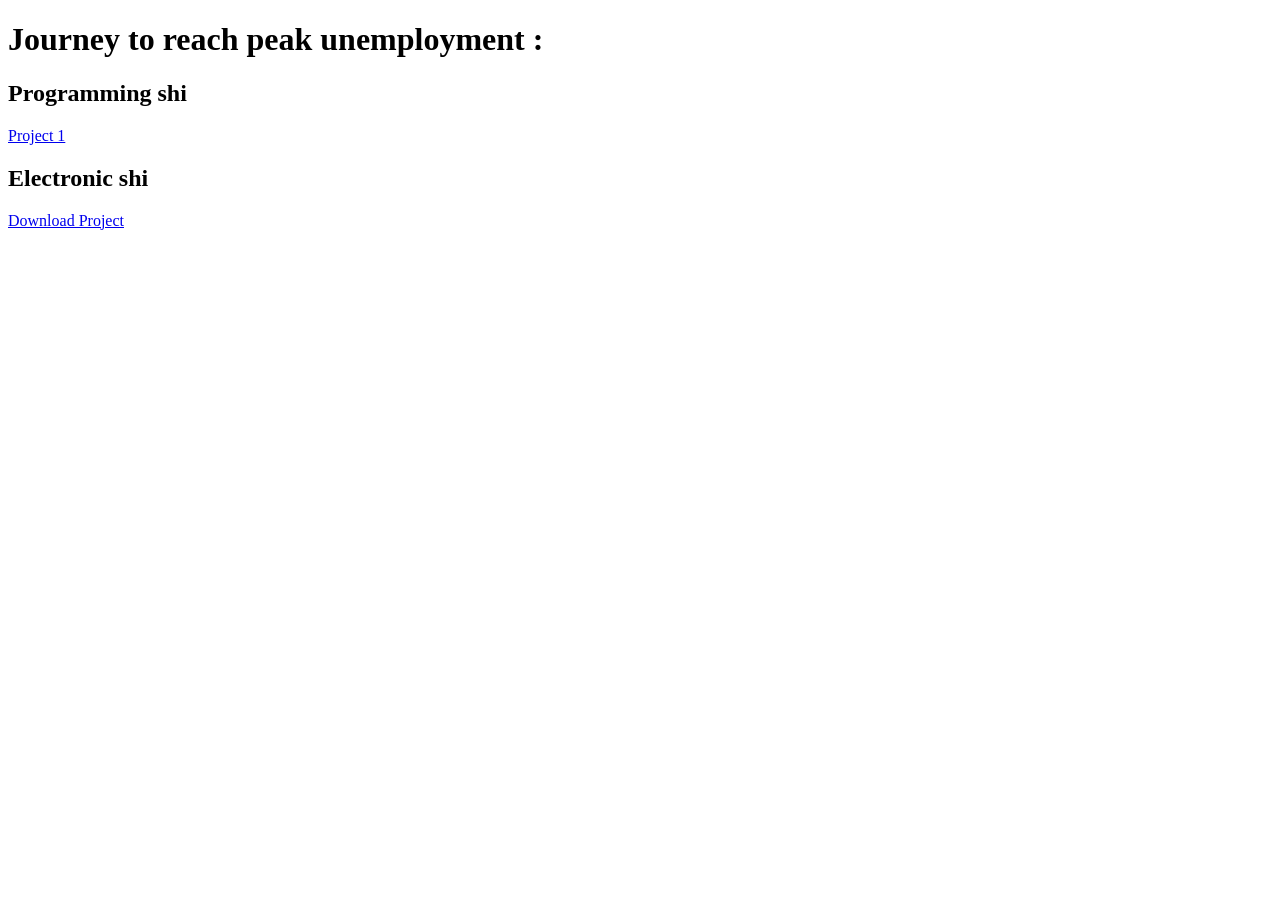
==== index.html @ fe8648b4 "Add initial index.html for project overview" ====
<!DOCTYPE html>
<html>
<head>
  <title>My Projects</title>
</head>
<body>
  <h1>Journey to reach peak unemployment :</h1>

  <h2>Programming shi</h2>
  <a href="html/project1/index.html">Project 1</a><br>

  <h2>Electronic shi</h2>
  <a href="electronics/project1.zip">Download Project</a>
</body>
</html>
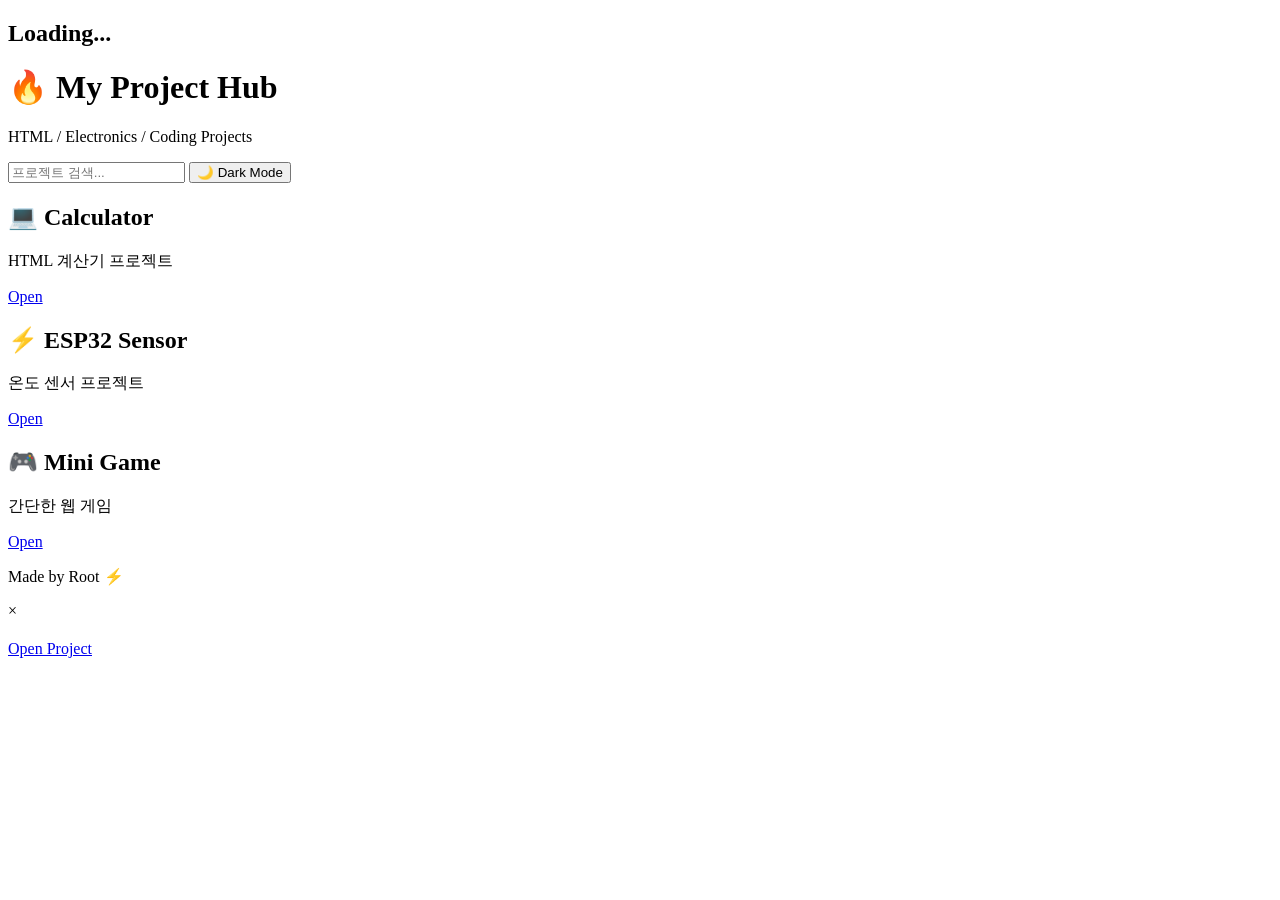
==== commit 9481ab2b: "Update index.html" ====
--- a/index.html
+++ b/index.html
@@ -1,15 +1,66 @@
 <!DOCTYPE html>
-<html>
+<html lang="ko">
 <head>
-  <title>My Projects</title>
+  <meta charset="UTF-8">
+  <meta name="viewport" content="width=device-width, initial-scale=1.0">
+  <title>My Project Hub</title>
+
+  <link rel="stylesheet" href="style.css">
 </head>
+
 <body>
-  <h1>Journey to reach peak unemployment :</h1>
 
-  <h2>Programming shi</h2>
-  <a href="html/project1/index.html">Project 1</a><br>
+<!-- 🔥 로딩 -->
+<div id="loading">
+  <h2>Loading...</h2>
+</div>
 
-  <h2>Electronic shi</h2>
-  <a href="electronics/project1.zip">Download Project</a>
+<header>
+  <h1>🔥 My Project Hub</h1>
+  <p>HTML / Electronics / Coding Projects</p>
+
+  <input type="text" id="search" placeholder="프로젝트 검색...">
+  <button id="toggleTheme">🌙 Dark Mode</button>
+</header>
+
+<main>
+
+  <div class="card" data-name="calculator html project">
+    <h2>💻 Calculator</h2>
+    <p>HTML 계산기 프로젝트</p>
+    <a href="html/project1/index.html">Open</a>
+  </div>
+
+  <div class="card" data-name="esp32 sensor electronics">
+    <h2>⚡ ESP32 Sensor</h2>
+    <p>온도 센서 프로젝트</p>
+    <a href="electronics/project1.html">Open</a>
+  </div>
+
+  <div class="card" data-name="game html fun">
+    <h2>🎮 Mini Game</h2>
+    <p>간단한 웹 게임</p>
+    <a href="#">Open</a>
+  </div>
+
+</main>
+
+<footer>
+  <p>Made by Root ⚡</p>
+</footer>
+
+<!-- 🔥 모달 -->
+<div id="modal" class="modal">
+  <div class="modal-content">
+    <span id="closeBtn">&times;</span>
+
+    <h2 id="modalTitle"></h2>
+    <p id="modalDesc"></p>
+
+    <a id="modalLink" href="#" target="_blank">Open Project</a>
+  </div>
+</div>
+
+<script src="script.js"></script>
 </body>
 </html>
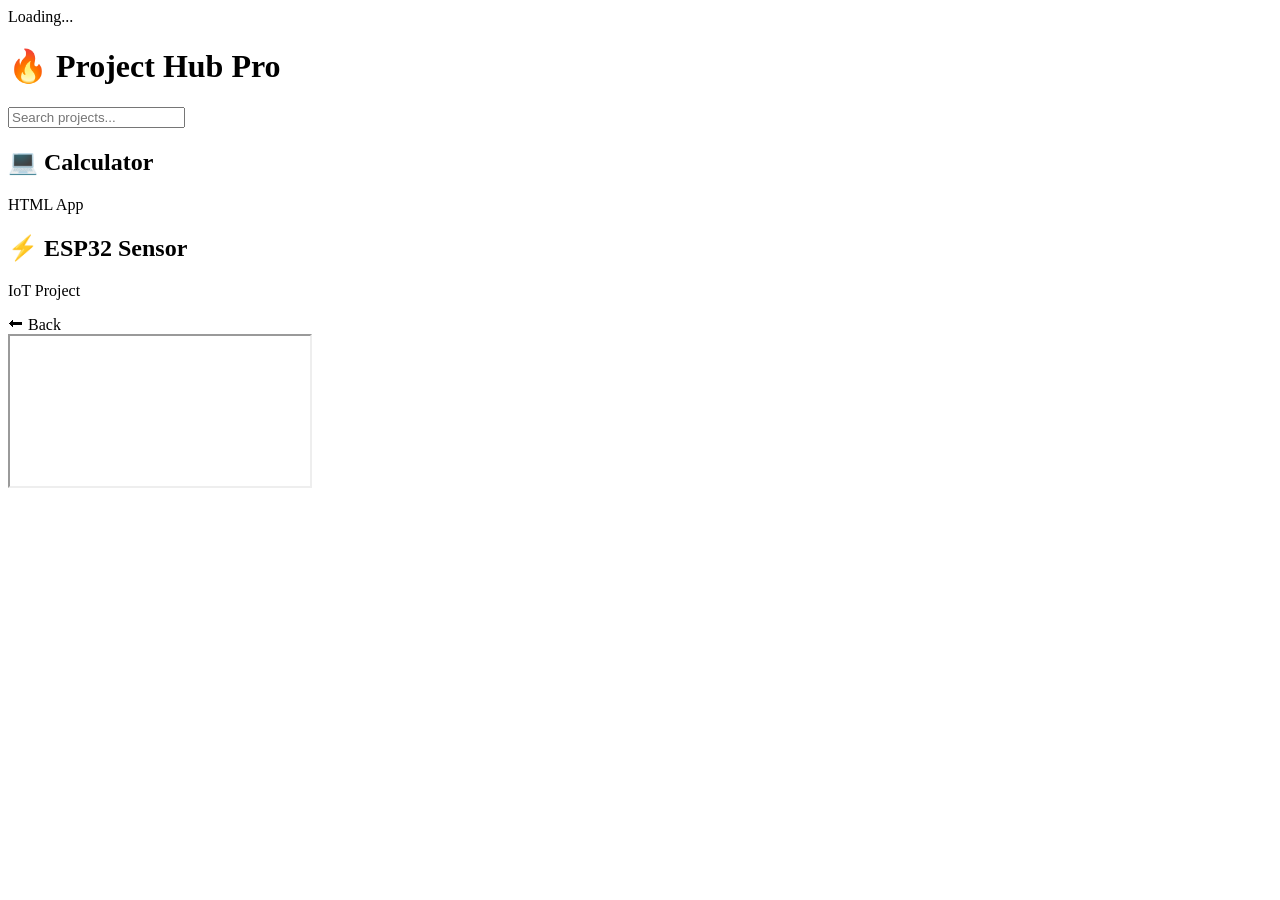
==== commit dcc4c9b3: "Update index.html" ====
--- a/index.html
+++ b/index.html
@@ -3,62 +3,42 @@
 <head>
   <meta charset="UTF-8">
   <meta name="viewport" content="width=device-width, initial-scale=1.0">
-  <title>My Project Hub</title>
+  <title>Project Hub Pro</title>
 
   <link rel="stylesheet" href="style.css">
 </head>
 
 <body>
 
-<!-- 🔥 로딩 -->
-<div id="loading">
-  <h2>Loading...</h2>
-</div>
+<div id="loading">Loading...</div>
 
 <header>
-  <h1>🔥 My Project Hub</h1>
-  <p>HTML / Electronics / Coding Projects</p>
-
-  <input type="text" id="search" placeholder="프로젝트 검색...">
-  <button id="toggleTheme">🌙 Dark Mode</button>
+  <h1>🔥 Project Hub Pro</h1>
+  <input id="search" placeholder="Search projects...">
 </header>
 
 <main>
 
-  <div class="card" data-name="calculator html project">
+  <div class="card" data-url="html/project1/index.html">
     <h2>💻 Calculator</h2>
-    <p>HTML 계산기 프로젝트</p>
-    <a href="html/project1/index.html">Open</a>
+    <p>HTML App</p>
   </div>
 
-  <div class="card" data-name="esp32 sensor electronics">
+  <div class="card" data-url="electronics/project1.html">
     <h2>⚡ ESP32 Sensor</h2>
-    <p>온도 센서 프로젝트</p>
-    <a href="electronics/project1.html">Open</a>
-  </div>
-
-  <div class="card" data-name="game html fun">
-    <h2>🎮 Mini Game</h2>
-    <p>간단한 웹 게임</p>
-    <a href="#">Open</a>
+    <p>IoT Project</p>
   </div>
 
 </main>
 
-<footer>
-  <p>Made by Root ⚡</p>
-</footer>
+<!-- 🚀 앱 뷰어 -->
+<div id="viewer">
+  <div id="topbar">
+    <span id="back">⬅ Back</span>
+    <span id="title"></span>
+  </div>
 
-<!-- 🔥 모달 -->
-<div id="modal" class="modal">
-  <div class="modal-content">
-    <span id="closeBtn">&times;</span>
-
-    <h2 id="modalTitle"></h2>
-    <p id="modalDesc"></p>
-
-    <a id="modalLink" href="#" target="_blank">Open Project</a>
-  </div>
+  <iframe id="frame"></iframe>
 </div>
 
 <script src="script.js"></script>
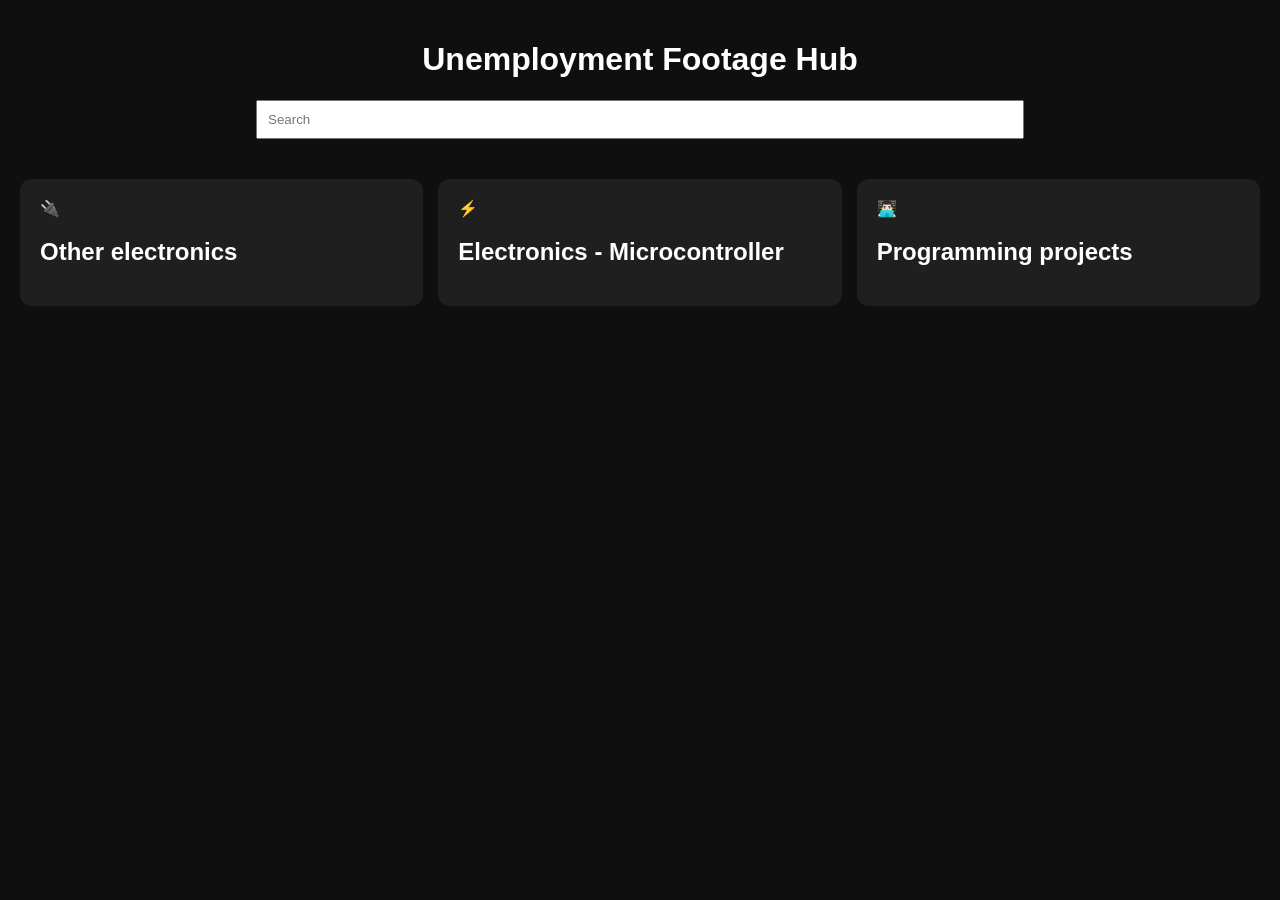
==== commit 48d40a8c: "Update index.html" ====
--- a/index.html
+++ b/index.html
@@ -1,11 +1,11 @@
 <!DOCTYPE html>
 <html lang="ko">
 <head>
-  <meta charset="UTF-8">
-  <meta name="viewport" content="width=device-width, initial-scale=1.0">
-  <title>Project Hub Pro</title>
+<meta charset="UTF-8">
+<meta name="viewport" content="width=device-width, initial-scale=1.0">
+<title>Unemployment Footage hub</title>
 
-  <link rel="stylesheet" href="style.css">
+<link rel="stylesheet" href="style.css">
 </head>
 
 <body>
@@ -13,25 +13,30 @@
 <div id="loading">Loading...</div>
 
 <header>
-  <h1>🔥 Project Hub Pro</h1>
-  <input id="search" placeholder="Search projects...">
+  <h1>Unemployment Footage Hub</h1>
+  <input id="search" placeholder="Search">
 </header>
 
 <main>
 
   <div class="card" data-url="html/project1/index.html">
-    <h2>💻 Calculator</h2>
-    <p>HTML App</p>
+    <div class="icon">🔌</div>
+    <h2>Other electronics</h2>
   </div>
 
   <div class="card" data-url="electronics/project1.html">
-    <h2>⚡ ESP32 Sensor</h2>
-    <p>IoT Project</p>
+    <div class="icon">⚡️</div>
+    <h2>Electronics - Microcontroller</h2>
+  </div>
+
+  <div class="card" data-url="#">
+    <div class="icon">👨🏻‍💻</div>
+    <h2>Programming projects</h2>
   </div>
 
 </main>
 
-<!-- 🚀 앱 뷰어 -->
+<!-- 앱 뷰어 -->
 <div id="viewer">
   <div id="topbar">
     <span id="back">⬅ Back</span>
--- a/style.css
+++ b/style.css
@@ -0,0 +1,74 @@
+body {
+  margin: 0;
+  font-family: Arial;
+  background: #0f0f0f;
+  color: white;
+}
+
+/* 로딩 */
+#loading {
+  position: fixed;
+  inset: 0;
+  background: black;
+  display: flex;
+  justify-content: center;
+  align-items: center;
+  z-index: 999;
+}
+
+/* 헤더 */
+header {
+  text-align: center;
+  padding: 20px;
+}
+
+input {
+  padding: 10px;
+  width: 60%;
+}
+
+/* 카드 */
+main {
+  display: grid;
+  grid-template-columns: repeat(auto-fit, minmax(200px,1fr));
+  gap: 15px;
+  padding: 20px;
+}
+
+.card {
+  background: #1f1f1f;
+  padding: 20px;
+  border-radius: 12px;
+  cursor: pointer;
+  transition: 0.3s;
+}
+
+.card:hover {
+  transform: scale(1.05);
+}
+
+/* 앱 뷰어 */
+#viewer {
+  position: fixed;
+  inset: 0;
+  background: #000;
+  display: none;
+  flex-direction: column;
+}
+
+#topbar {
+  background: #111;
+  padding: 10px;
+  display: flex;
+  justify-content: space-between;
+}
+
+#back {
+  cursor: pointer;
+  color: #38bdf8;
+}
+
+iframe {
+  flex: 1;
+  border: none;
+}
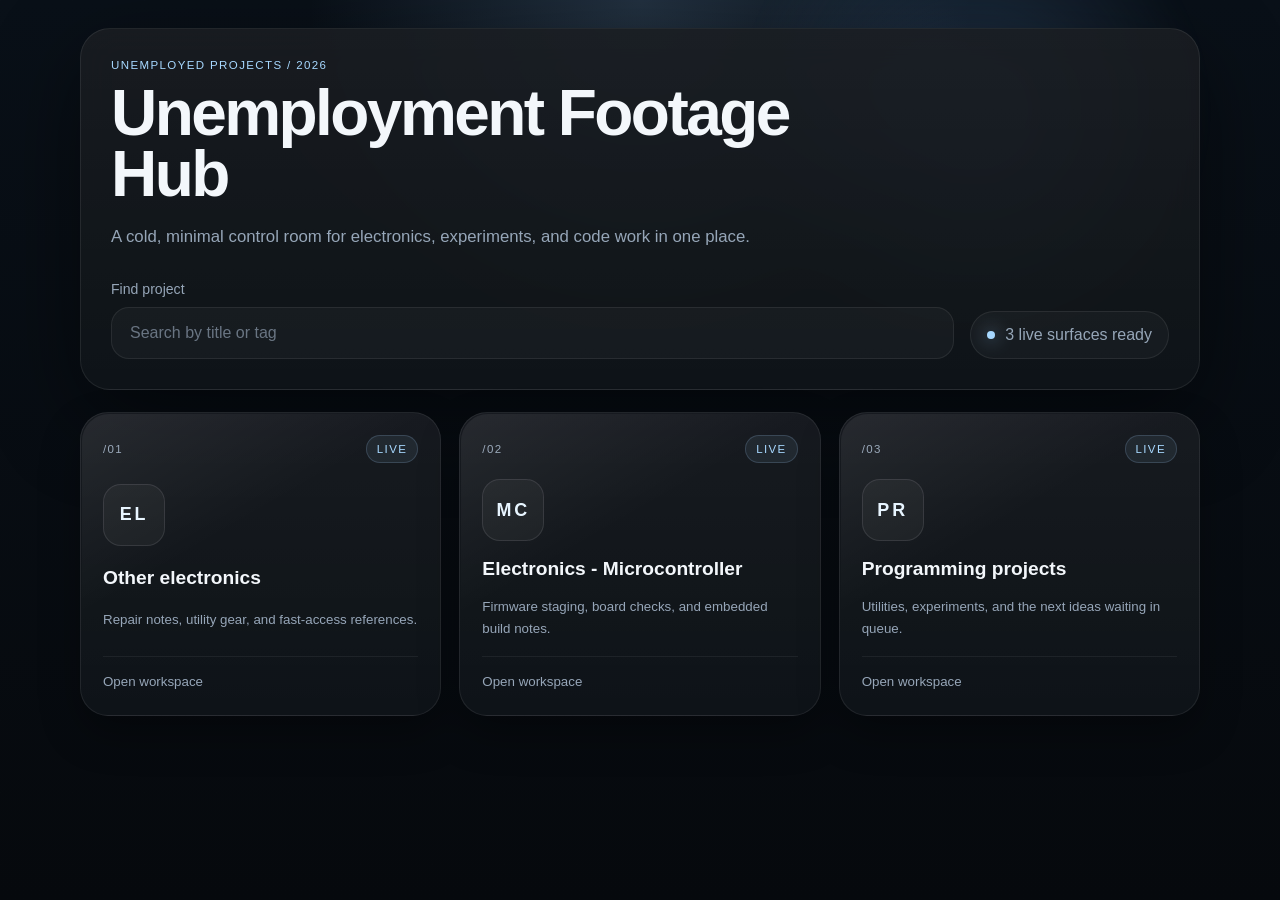
==== commit b1ae3374: "Add files via upload Apply hub redesign and working pages" ====
--- a/index.html
+++ b/index.html
@@ -1,51 +1,116 @@
 <!DOCTYPE html>
 <html lang="ko">
-<head>
-<meta charset="UTF-8">
-<meta name="viewport" content="width=device-width, initial-scale=1.0">
-<title>Unemployment Footage hub</title>
+  <head>
+    <meta charset="UTF-8" />
+    <meta name="viewport" content="width=device-width, initial-scale=1.0" />
+    <title>Unemployment Footage Hub</title>
+    <link rel="stylesheet" href="style.css" />
+  </head>
+  <body>
+    <div id="loading" aria-hidden="true">
+      <div class="loading-panel">
+        <span class="loading-tag">ARCHIVE</span>
+        <strong>Loading hub</strong>
+      </div>
+    </div>
 
-<link rel="stylesheet" href="style.css">
-</head>
+    <div class="shell">
+      <header class="hero">
+        <div class="hero-copy">
+          <p class="eyebrow">UNEMPLOYED PROJECTS / 2026</p>
+          <h1>Unemployment Footage Hub</h1>
+          <p class="hero-text">
+            A cold, minimal control room for electronics, experiments, and code
+            work in one place.
+          </p>
+        </div>
 
-<body>
+        <div class="hero-tools">
+          <label class="search-field" for="search">
+            <span>Find project</span>
+            <input
+              id="search"
+              type="search"
+              placeholder="Search by title or tag"
+              autocomplete="off"
+            />
+          </label>
 
-<div id="loading">Loading...</div>
+          <div class="hero-status">
+            <span class="status-dot"></span>
+            <span>3 live surfaces ready</span>
+          </div>
+        </div>
+      </header>
 
-<header>
-  <h1>Unemployment Footage Hub</h1>
-  <input id="search" placeholder="Search">
-</header>
+      <main id="hub" aria-label="Project hub">
+        <button
+          class="card"
+          type="button"
+          data-url="html/project1/index.html"
+          data-search="other electronics repair lab gear"
+        >
+          <span class="card-head">
+            <span class="card-index">/01</span>
+            <span class="card-state">Live</span>
+          </span>
+          <span class="card-mark">EL</span>
+          <strong class="card-title">Other electronics</strong>
+          <span class="card-copy">
+            Repair notes, utility gear, and fast-access references.
+          </span>
+          <span class="card-foot">Open workspace</span>
+        </button>
 
-<main>
+        <button
+          class="card"
+          type="button"
+          data-url="electronics/project1.html"
+          data-search="electronics microcontroller firmware io boards"
+        >
+          <span class="card-head">
+            <span class="card-index">/02</span>
+            <span class="card-state">Live</span>
+          </span>
+          <span class="card-mark">MC</span>
+          <strong class="card-title">Electronics - Microcontroller</strong>
+          <span class="card-copy">
+            Firmware staging, board checks, and embedded build notes.
+          </span>
+          <span class="card-foot">Open workspace</span>
+        </button>
 
-  <div class="card" data-url="html/project1/index.html">
-    <div class="icon">🔌</div>
-    <h2>Other electronics</h2>
-  </div>
+        <button
+          class="card"
+          type="button"
+          data-url="programming/project1.html"
+          data-search="programming projects scripting automation code"
+        >
+          <span class="card-head">
+            <span class="card-index">/03</span>
+            <span class="card-state">Live</span>
+          </span>
+          <span class="card-mark">PR</span>
+          <strong class="card-title">Programming projects</strong>
+          <span class="card-copy">
+            Utilities, experiments, and the next ideas waiting in queue.
+          </span>
+          <span class="card-foot">Open workspace</span>
+        </button>
+      </main>
+    </div>
 
-  <div class="card" data-url="electronics/project1.html">
-    <div class="icon">⚡️</div>
-    <h2>Electronics - Microcontroller</h2>
-  </div>
+    <div id="viewer" aria-hidden="true">
+      <div id="topbar">
+        <button id="back" type="button">Back</button>
+        <div class="viewer-meta">
+          <span class="viewer-kicker">PROJECT VIEW</span>
+          <span id="title">Project</span>
+        </div>
+      </div>
+      <iframe id="frame" title="Project viewer" loading="lazy"></iframe>
+    </div>
 
-  <div class="card" data-url="#">
-    <div class="icon">👨🏻‍💻</div>
-    <h2>Programming projects</h2>
-  </div>
-
-</main>
-
-<!-- 앱 뷰어 -->
-<div id="viewer">
-  <div id="topbar">
-    <span id="back">⬅ Back</span>
-    <span id="title"></span>
-  </div>
-
-  <iframe id="frame"></iframe>
-</div>
-
-<script src="script.js"></script>
-</body>
+    <script src="script.js"></script>
+  </body>
 </html>
--- a/style.css
+++ b/style.css
@@ -1,74 +1,424 @@
+:root {
+  --bg: #070b10;
+  --bg-soft: #0d131a;
+  --panel: rgba(14, 19, 26, 0.84);
+  --panel-strong: rgba(17, 24, 32, 0.96);
+  --line: rgba(255, 255, 255, 0.08);
+  --line-strong: rgba(158, 216, 255, 0.24);
+  --text: #f3f7fb;
+  --muted: #96a6b8;
+  --accent: #a7d8ff;
+  --accent-strong: #e7f5ff;
+  --shadow: 0 28px 90px rgba(0, 0, 0, 0.45);
+}
+
+* {
+  box-sizing: border-box;
+}
+
+html {
+  min-height: 100%;
+  background: var(--bg);
+}
+
 body {
   margin: 0;
-  font-family: Arial;
-  background: #0f0f0f;
-  color: white;
-}
-
-/* 로딩 */
+  min-height: 100vh;
+  font-family: "Avenir Next", "SF Pro Display", "IBM Plex Sans KR",
+    "Noto Sans KR", sans-serif;
+  color: var(--text);
+  background:
+    radial-gradient(circle at top, rgba(124, 167, 209, 0.22), transparent 30%),
+    linear-gradient(180deg, #091018 0%, #06090d 100%);
+}
+
+body::before,
+body::after {
+  content: "";
+  position: fixed;
+  inset: 0;
+  pointer-events: none;
+}
+
+body::before {
+  background-image:
+    linear-gradient(rgba(255, 255, 255, 0.025) 1px, transparent 1px),
+    linear-gradient(90deg, rgba(255, 255, 255, 0.025) 1px, transparent 1px);
+  background-size: 72px 72px;
+  opacity: 0.18;
+}
+
+body::after {
+  inset: auto 6% 62% auto;
+  width: min(44vw, 460px);
+  height: min(44vw, 460px);
+  border-radius: 50%;
+  background: radial-gradient(circle, rgba(122, 184, 255, 0.22), transparent 72%);
+  filter: blur(10px);
+}
+
+body.viewer-open {
+  overflow: hidden;
+}
+
+.shell {
+  position: relative;
+  z-index: 1;
+  width: min(1120px, calc(100% - 32px));
+  margin: 0 auto;
+  padding: 28px 0 56px;
+}
+
 #loading {
   position: fixed;
   inset: 0;
-  background: black;
+  z-index: 40;
+  display: grid;
+  place-items: center;
+  background: rgba(5, 7, 10, 0.94);
+  transition:
+    opacity 0.35s ease,
+    visibility 0.35s ease;
+}
+
+#loading.is-hidden {
+  opacity: 0;
+  visibility: hidden;
+}
+
+.loading-panel {
+  display: grid;
+  gap: 10px;
+  padding: 22px 26px;
+  border: 1px solid var(--line);
+  border-radius: 22px;
+  background: rgba(13, 18, 24, 0.92);
+  box-shadow: var(--shadow);
+  text-align: center;
+}
+
+.loading-tag,
+.eyebrow,
+.viewer-kicker,
+.card-index,
+.card-state {
+  letter-spacing: 0.12em;
+  text-transform: uppercase;
+  font-size: 0.72rem;
+}
+
+.loading-tag,
+.viewer-kicker,
+.card-index {
+  color: var(--muted);
+}
+
+.hero {
+  display: grid;
+  gap: 30px;
+  padding: 30px;
+  border: 1px solid var(--line);
+  border-radius: 30px;
+  background:
+    linear-gradient(180deg, rgba(255, 255, 255, 0.06), rgba(255, 255, 255, 0.025)),
+    rgba(10, 14, 19, 0.88);
+  box-shadow: var(--shadow);
+  backdrop-filter: blur(18px);
+}
+
+.hero-copy {
+  max-width: 760px;
+}
+
+.eyebrow {
+  margin: 0 0 12px;
+  color: var(--accent);
+}
+
+h1 {
+  margin: 0;
+  font-size: clamp(2.4rem, 5vw, 4.8rem);
+  line-height: 0.95;
+  letter-spacing: -0.04em;
+}
+
+.hero-text {
+  max-width: 640px;
+  margin: 18px 0 0;
+  color: var(--muted);
+  font-size: 1.05rem;
+  line-height: 1.7;
+}
+
+.hero-tools {
+  display: grid;
+  gap: 16px;
+  grid-template-columns: minmax(0, 1fr) auto;
+  align-items: end;
+}
+
+.search-field {
+  display: grid;
+  gap: 10px;
+}
+
+.search-field span {
+  color: var(--muted);
+  font-size: 0.88rem;
+}
+
+input {
+  width: 100%;
+  padding: 16px 18px;
+  border: 1px solid var(--line);
+  border-radius: 18px;
+  outline: none;
+  background: rgba(255, 255, 255, 0.03);
+  color: var(--text);
+  font: inherit;
+  transition:
+    border-color 0.2s ease,
+    background 0.2s ease,
+    transform 0.2s ease;
+}
+
+input::placeholder {
+  color: rgba(150, 166, 184, 0.65);
+}
+
+input:focus {
+  border-color: var(--line-strong);
+  background: rgba(255, 255, 255, 0.05);
+  transform: translateY(-1px);
+}
+
+.hero-status {
+  display: inline-flex;
+  align-items: center;
+  gap: 10px;
+  padding: 14px 16px;
+  border: 1px solid var(--line);
+  border-radius: 999px;
+  color: var(--muted);
+  background: rgba(255, 255, 255, 0.03);
+  white-space: nowrap;
+}
+
+.status-dot {
+  width: 8px;
+  height: 8px;
+  border-radius: 50%;
+  background: var(--accent);
+  box-shadow: 0 0 18px rgba(167, 216, 255, 0.8);
+}
+
+main {
+  display: grid;
+  grid-template-columns: repeat(auto-fit, minmax(240px, 1fr));
+  gap: 18px;
+  margin-top: 22px;
+}
+
+.card {
+  position: relative;
+  display: grid;
+  gap: 16px;
+  min-height: 250px;
+  padding: 22px;
+  border: 1px solid var(--line);
+  border-radius: 28px;
+  background:
+    linear-gradient(180deg, rgba(255, 255, 255, 0.055), rgba(255, 255, 255, 0.02)),
+    rgba(10, 15, 20, 0.9);
+  color: inherit;
+  text-align: left;
+  cursor: pointer;
+  box-shadow: 0 18px 40px rgba(0, 0, 0, 0.3);
+  transition:
+    transform 0.22s ease,
+    border-color 0.22s ease,
+    box-shadow 0.22s ease,
+    background 0.22s ease;
+}
+
+.card::after {
+  content: "";
+  position: absolute;
+  inset: 1px;
+  border-radius: 27px;
+  background: linear-gradient(
+    150deg,
+    rgba(255, 255, 255, 0.08),
+    rgba(255, 255, 255, 0) 40%
+  );
+  opacity: 0.9;
+  pointer-events: none;
+}
+
+.card:hover,
+.card:focus-visible {
+  transform: translateY(-8px);
+  border-color: var(--line-strong);
+  box-shadow: 0 28px 60px rgba(0, 0, 0, 0.42);
+  background:
+    linear-gradient(180deg, rgba(255, 255, 255, 0.08), rgba(255, 255, 255, 0.025)),
+    rgba(12, 17, 23, 0.96);
+}
+
+.card:focus-visible {
+  outline: none;
+}
+
+.card-head,
+.card-foot {
   display: flex;
-  justify-content: center;
   align-items: center;
-  z-index: 999;
-}
-
-/* 헤더 */
-header {
-  text-align: center;
-  padding: 20px;
-}
-
-input {
-  padding: 10px;
-  width: 60%;
-}
-
-/* 카드 */
-main {
-  display: grid;
-  grid-template-columns: repeat(auto-fit, minmax(200px,1fr));
-  gap: 15px;
-  padding: 20px;
-}
-
-.card {
-  background: #1f1f1f;
-  padding: 20px;
-  border-radius: 12px;
-  cursor: pointer;
-  transition: 0.3s;
-}
-
-.card:hover {
-  transform: scale(1.05);
-}
-
-/* 앱 뷰어 */
+  justify-content: space-between;
+  gap: 12px;
+}
+
+.card-state {
+  padding: 7px 10px;
+  border: 1px solid rgba(167, 216, 255, 0.18);
+  border-radius: 999px;
+  color: var(--accent);
+  background: rgba(167, 216, 255, 0.08);
+}
+
+.card-mark {
+  display: inline-grid;
+  place-items: center;
+  width: 62px;
+  height: 62px;
+  border: 1px solid rgba(255, 255, 255, 0.1);
+  border-radius: 18px;
+  background: rgba(255, 255, 255, 0.04);
+  color: var(--accent-strong);
+  font-size: 1.12rem;
+  font-weight: 700;
+  letter-spacing: 0.16em;
+}
+
+.card-title {
+  display: block;
+  font-size: 1.2rem;
+  line-height: 1.2;
+}
+
+.card-copy,
+.card-foot {
+  color: var(--muted);
+  line-height: 1.65;
+}
+
+.card-foot {
+  margin-top: auto;
+  padding-top: 14px;
+  border-top: 1px solid rgba(255, 255, 255, 0.06);
+}
+
 #viewer {
   position: fixed;
-  inset: 0;
-  background: #000;
+  inset: 18px;
+  z-index: 30;
   display: none;
   flex-direction: column;
+  border: 1px solid var(--line-strong);
+  border-radius: 28px;
+  background: rgba(7, 10, 14, 0.92);
+  box-shadow: 0 36px 120px rgba(0, 0, 0, 0.55);
+  overflow: hidden;
+  backdrop-filter: blur(16px);
+}
+
+#viewer.is-visible {
+  display: flex;
 }
 
 #topbar {
-  background: #111;
-  padding: 10px;
   display: flex;
+  align-items: center;
   justify-content: space-between;
+  gap: 16px;
+  padding: 18px 20px;
+  border-bottom: 1px solid var(--line);
+  background: rgba(11, 15, 20, 0.88);
 }
 
 #back {
+  border: 1px solid var(--line);
+  border-radius: 999px;
+  padding: 11px 16px;
+  background: rgba(255, 255, 255, 0.03);
+  color: var(--text);
+  font: inherit;
   cursor: pointer;
-  color: #38bdf8;
+  transition:
+    transform 0.2s ease,
+    border-color 0.2s ease,
+    background 0.2s ease;
+}
+
+#back:hover,
+#back:focus-visible {
+  transform: translateY(-1px);
+  border-color: var(--line-strong);
+  background: rgba(255, 255, 255, 0.06);
+  outline: none;
+}
+
+.viewer-meta {
+  display: grid;
+  justify-items: end;
+  gap: 4px;
+}
+
+#title {
+  font-size: 1rem;
+  font-weight: 600;
 }
 
 iframe {
   flex: 1;
+  width: 100%;
   border: none;
-}
+  background: #0c1117;
+}
+
+@media (max-width: 800px) {
+  .shell {
+    width: min(100% - 20px, 100%);
+    padding-top: 16px;
+  }
+
+  .hero,
+  .card {
+    border-radius: 24px;
+  }
+
+  .hero {
+    padding: 22px;
+  }
+
+  .hero-tools {
+    grid-template-columns: 1fr;
+  }
+
+  main {
+    grid-template-columns: 1fr;
+  }
+
+  #viewer {
+    inset: 10px;
+    border-radius: 24px;
+  }
+
+  #topbar {
+    align-items: start;
+    flex-direction: column;
+  }
+
+  .viewer-meta {
+    justify-items: start;
+  }
+}
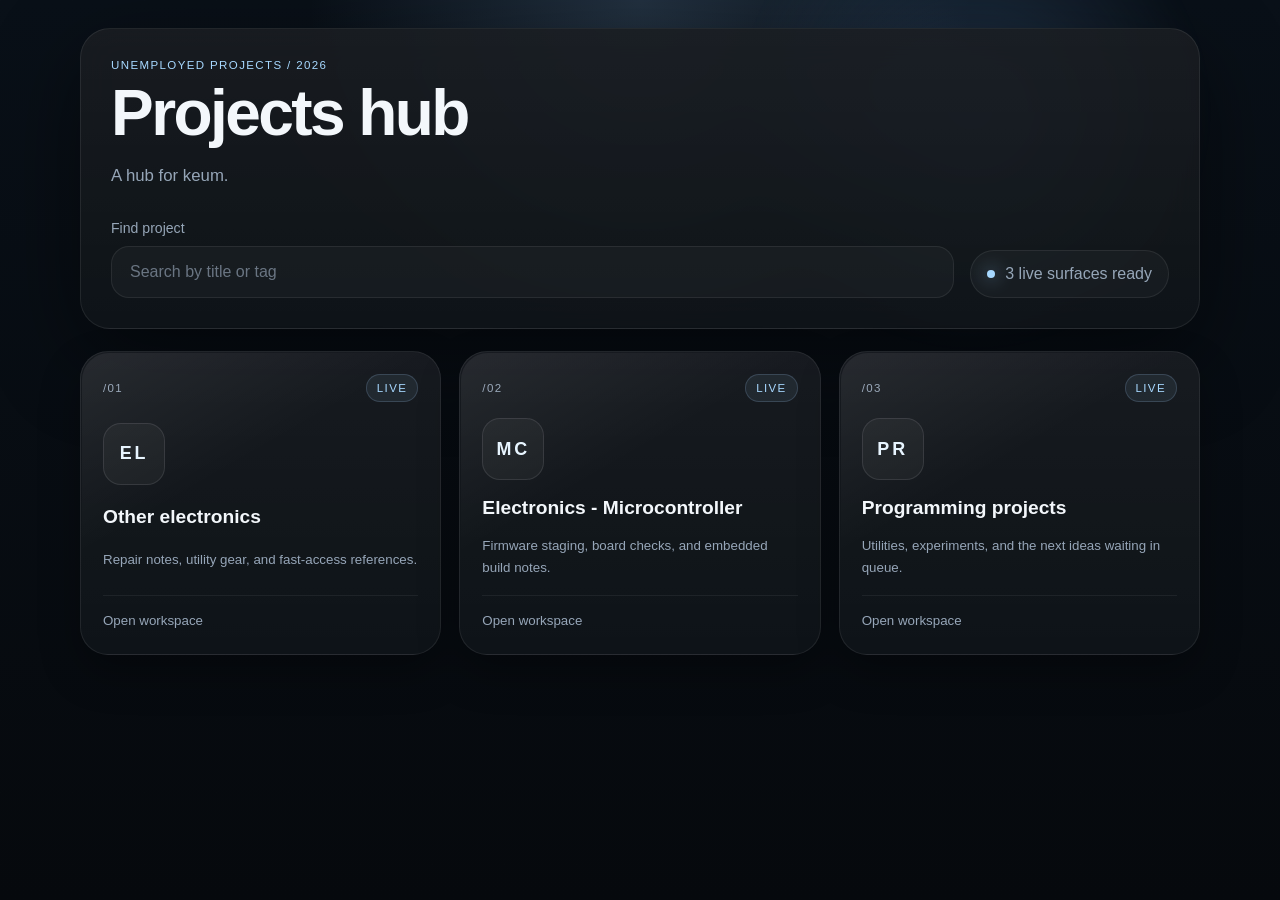
==== commit 1f24fba4: "Update index.html" ====
--- a/index.html
+++ b/index.html
@@ -18,10 +18,9 @@
       <header class="hero">
         <div class="hero-copy">
           <p class="eyebrow">UNEMPLOYED PROJECTS / 2026</p>
-          <h1>Unemployment Footage Hub</h1>
+          <h1>Projects hub</h1>
           <p class="hero-text">
-            A cold, minimal control room for electronics, experiments, and code
-            work in one place.
+            A hub for keum.
           </p>
         </div>
 
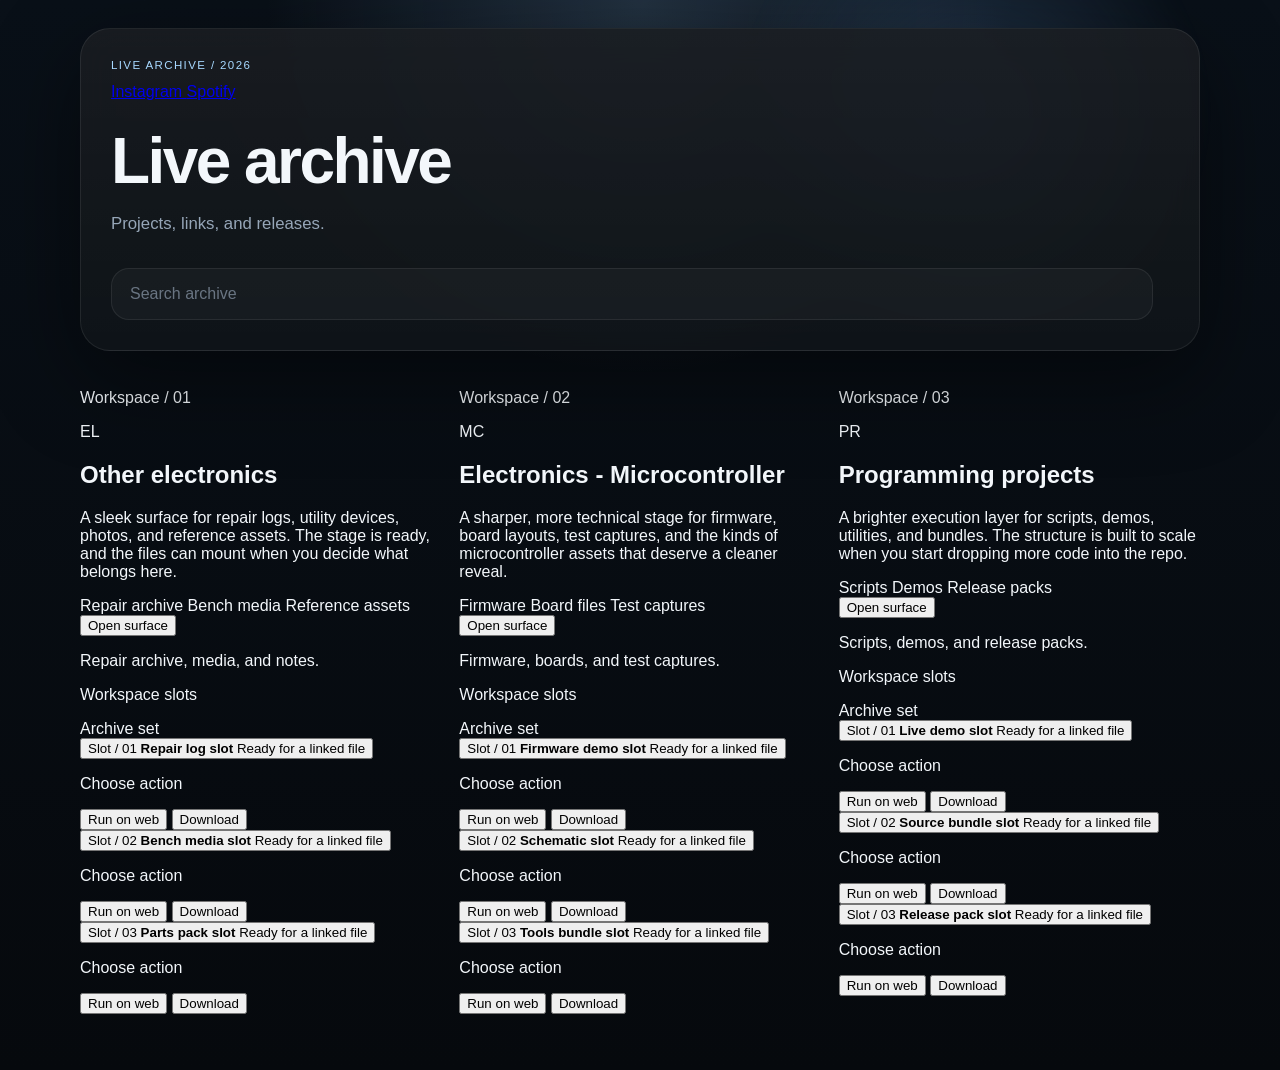
==== commit 8eede248: "Update index.html" ====
--- a/index.html
+++ b/index.html
@@ -3,100 +3,476 @@
   <head>
     <meta charset="UTF-8" />
     <meta name="viewport" content="width=device-width, initial-scale=1.0" />
-    <title>Unemployment Footage Hub</title>
+    <title>Live archive</title>
     <link rel="stylesheet" href="style.css" />
   </head>
   <body>
     <div id="loading" aria-hidden="true">
       <div class="loading-panel">
-        <span class="loading-tag">ARCHIVE</span>
-        <strong>Loading hub</strong>
+        <span class="loading-tag">LIVE ARCHIVE</span>
+        <strong>Initializing project surfaces</strong>
       </div>
     </div>
 
+    <div id="action-toast" class="action-toast" aria-live="polite"></div>
+
     <div class="shell">
-      <header class="hero">
+      <header class="hero reveal is-visible">
+        <div class="hero-top">
+          <p class="eyebrow">LIVE ARCHIVE / 2026</p>
+          <div class="social-links" aria-label="Social links">
+            <a
+              class="social-link instagram"
+              href="https://www.instagram.com/sabu_il?igsh=d3A1NzVremkwbW9m&utm_source=qr"
+              data-link-name="Instagram"
+              target="_blank"
+              rel="noopener noreferrer"
+            >
+              Instagram
+            </a>
+            <a
+              class="social-link spotify"
+              href="https://open.spotify.com/user/31tvuofue2k4fzq6yo7idqc6lpeu?si=306964d426724a2f"
+              data-link-name="Spotify"
+              target="_blank"
+              rel="noopener noreferrer"
+            >
+              Spotify
+            </a>
+          </div>
+        </div>
+
         <div class="hero-copy">
-          <p class="eyebrow">UNEMPLOYED PROJECTS / 2026</p>
-          <h1>Projects hub</h1>
-          <p class="hero-text">
-            A hub for keum.
-          </p>
+          <h1>Live archive</h1>
+          <p class="hero-text">Projects, links, and releases.</p>
         </div>
 
         <div class="hero-tools">
           <label class="search-field" for="search">
-            <span>Find project</span>
             <input
               id="search"
               type="search"
-              placeholder="Search by title or tag"
+              placeholder="Search archive"
               autocomplete="off"
             />
           </label>
-
-          <div class="hero-status">
-            <span class="status-dot"></span>
-            <span>3 live surfaces ready</span>
-          </div>
         </div>
       </header>
 
-      <main id="hub" aria-label="Project hub">
-        <button
-          class="card"
-          type="button"
+      <main id="hub" class="project-stack" aria-label="Project stack">
+        <article
+          class="project-block theme-cyan reveal"
+          style="--delay: 0.08s"
           data-url="html/project1/index.html"
-          data-search="other electronics repair lab gear"
+          data-search="other electronics repair bench workspace slot"
         >
-          <span class="card-head">
-            <span class="card-index">/01</span>
-            <span class="card-state">Live</span>
-          </span>
-          <span class="card-mark">EL</span>
-          <strong class="card-title">Other electronics</strong>
-          <span class="card-copy">
-            Repair notes, utility gear, and fast-access references.
-          </span>
-          <span class="card-foot">Open workspace</span>
-        </button>
-
-        <button
-          class="card"
-          type="button"
+          <div class="project-orb"></div>
+          <div class="project-grid">
+            <div class="project-main">
+              <p class="project-kicker">Workspace / 01</p>
+
+              <div class="project-heading">
+                <span class="project-code">EL</span>
+                <h2 class="project-title">Other electronics</h2>
+              </div>
+
+              <p class="project-copy">
+                A sleek surface for repair logs, utility devices, photos, and
+                reference assets. The stage is ready, and the files can mount when
+                you decide what belongs here.
+              </p>
+
+              <div class="project-tags">
+                <span>Repair archive</span>
+                <span>Bench media</span>
+                <span>Reference assets</span>
+              </div>
+
+              <div class="project-actions">
+                <button type="button" class="project-action" data-open-project>
+                  Open surface
+                </button>
+                <p class="project-note">Repair archive, media, and notes.</p>
+              </div>
+            </div>
+
+            <aside class="project-side">
+              <div class="workspace-card">
+                <div class="workspace-head">
+                  <p class="slot-label">Workspace slots</p>
+                  <span class="workspace-hint">Archive set</span>
+                </div>
+
+                <div class="slot-stack">
+                  <div
+                    class="file-slot"
+                    data-slot-title="Repair log slot"
+                    data-run-url=""
+                    data-download-url=""
+                  >
+                    <button type="button" class="slot-trigger">
+                      <span class="slot-index">Slot / 01</span>
+                      <strong>Repair log slot</strong>
+                      <span>Ready for a linked file</span>
+                    </button>
+
+                    <div class="slot-popup">
+                      <p>Choose action</p>
+                      <div class="slot-popup-actions">
+                        <button type="button" class="slot-popup-btn" data-slot-action="run">
+                          Run on web
+                        </button>
+                        <button
+                          type="button"
+                          class="slot-popup-btn secondary"
+                          data-slot-action="download"
+                        >
+                          Download
+                        </button>
+                      </div>
+                    </div>
+                  </div>
+
+                  <div
+                    class="file-slot"
+                    data-slot-title="Bench media slot"
+                    data-run-url=""
+                    data-download-url=""
+                  >
+                    <button type="button" class="slot-trigger">
+                      <span class="slot-index">Slot / 02</span>
+                      <strong>Bench media slot</strong>
+                      <span>Ready for a linked file</span>
+                    </button>
+
+                    <div class="slot-popup">
+                      <p>Choose action</p>
+                      <div class="slot-popup-actions">
+                        <button type="button" class="slot-popup-btn" data-slot-action="run">
+                          Run on web
+                        </button>
+                        <button
+                          type="button"
+                          class="slot-popup-btn secondary"
+                          data-slot-action="download"
+                        >
+                          Download
+                        </button>
+                      </div>
+                    </div>
+                  </div>
+
+                  <div
+                    class="file-slot"
+                    data-slot-title="Parts pack slot"
+                    data-run-url=""
+                    data-download-url=""
+                  >
+                    <button type="button" class="slot-trigger">
+                      <span class="slot-index">Slot / 03</span>
+                      <strong>Parts pack slot</strong>
+                      <span>Ready for a linked file</span>
+                    </button>
+
+                    <div class="slot-popup">
+                      <p>Choose action</p>
+                      <div class="slot-popup-actions">
+                        <button type="button" class="slot-popup-btn" data-slot-action="run">
+                          Run on web
+                        </button>
+                        <button
+                          type="button"
+                          class="slot-popup-btn secondary"
+                          data-slot-action="download"
+                        >
+                          Download
+                        </button>
+                      </div>
+                    </div>
+                  </div>
+                </div>
+              </div>
+            </aside>
+          </div>
+        </article>
+
+        <article
+          class="project-block theme-pink reveal"
+          style="--delay: 0.14s"
           data-url="electronics/project1.html"
-          data-search="electronics microcontroller firmware io boards"
+          data-search="electronics microcontroller firmware boards workspace slot"
         >
-          <span class="card-head">
-            <span class="card-index">/02</span>
-            <span class="card-state">Live</span>
-          </span>
-          <span class="card-mark">MC</span>
-          <strong class="card-title">Electronics - Microcontroller</strong>
-          <span class="card-copy">
-            Firmware staging, board checks, and embedded build notes.
-          </span>
-          <span class="card-foot">Open workspace</span>
-        </button>
-
-        <button
-          class="card"
-          type="button"
+          <div class="project-orb"></div>
+          <div class="project-grid">
+            <div class="project-main">
+              <p class="project-kicker">Workspace / 02</p>
+
+              <div class="project-heading">
+                <span class="project-code">MC</span>
+                <h2 class="project-title">Electronics - Microcontroller</h2>
+              </div>
+
+              <p class="project-copy">
+                A sharper, more technical stage for firmware, board layouts, test
+                captures, and the kinds of microcontroller assets that deserve a
+                cleaner reveal.
+              </p>
+
+              <div class="project-tags">
+                <span>Firmware</span>
+                <span>Board files</span>
+                <span>Test captures</span>
+              </div>
+
+              <div class="project-actions">
+                <button type="button" class="project-action" data-open-project>
+                  Open surface
+                </button>
+                <p class="project-note">Firmware, boards, and test captures.</p>
+              </div>
+            </div>
+
+            <aside class="project-side">
+              <div class="workspace-card">
+                <div class="workspace-head">
+                  <p class="slot-label">Workspace slots</p>
+                  <span class="workspace-hint">Archive set</span>
+                </div>
+
+                <div class="slot-stack">
+                  <div
+                    class="file-slot"
+                    data-slot-title="Firmware demo slot"
+                    data-run-url=""
+                    data-download-url=""
+                  >
+                    <button type="button" class="slot-trigger">
+                      <span class="slot-index">Slot / 01</span>
+                      <strong>Firmware demo slot</strong>
+                      <span>Ready for a linked file</span>
+                    </button>
+
+                    <div class="slot-popup">
+                      <p>Choose action</p>
+                      <div class="slot-popup-actions">
+                        <button type="button" class="slot-popup-btn" data-slot-action="run">
+                          Run on web
+                        </button>
+                        <button
+                          type="button"
+                          class="slot-popup-btn secondary"
+                          data-slot-action="download"
+                        >
+                          Download
+                        </button>
+                      </div>
+                    </div>
+                  </div>
+
+                  <div
+                    class="file-slot"
+                    data-slot-title="Schematic slot"
+                    data-run-url=""
+                    data-download-url=""
+                  >
+                    <button type="button" class="slot-trigger">
+                      <span class="slot-index">Slot / 02</span>
+                      <strong>Schematic slot</strong>
+                      <span>Ready for a linked file</span>
+                    </button>
+
+                    <div class="slot-popup">
+                      <p>Choose action</p>
+                      <div class="slot-popup-actions">
+                        <button type="button" class="slot-popup-btn" data-slot-action="run">
+                          Run on web
+                        </button>
+                        <button
+                          type="button"
+                          class="slot-popup-btn secondary"
+                          data-slot-action="download"
+                        >
+                          Download
+                        </button>
+                      </div>
+                    </div>
+                  </div>
+
+                  <div
+                    class="file-slot"
+                    data-slot-title="Tools bundle slot"
+                    data-run-url=""
+                    data-download-url=""
+                  >
+                    <button type="button" class="slot-trigger">
+                      <span class="slot-index">Slot / 03</span>
+                      <strong>Tools bundle slot</strong>
+                      <span>Ready for a linked file</span>
+                    </button>
+
+                    <div class="slot-popup">
+                      <p>Choose action</p>
+                      <div class="slot-popup-actions">
+                        <button type="button" class="slot-popup-btn" data-slot-action="run">
+                          Run on web
+                        </button>
+                        <button
+                          type="button"
+                          class="slot-popup-btn secondary"
+                          data-slot-action="download"
+                        >
+                          Download
+                        </button>
+                      </div>
+                    </div>
+                  </div>
+                </div>
+              </div>
+            </aside>
+          </div>
+        </article>
+
+        <article
+          class="project-block theme-lime reveal"
+          style="--delay: 0.2s"
           data-url="programming/project1.html"
-          data-search="programming projects scripting automation code"
+          data-search="programming scripts automation demo workspace slot"
         >
-          <span class="card-head">
-            <span class="card-index">/03</span>
-            <span class="card-state">Live</span>
-          </span>
-          <span class="card-mark">PR</span>
-          <strong class="card-title">Programming projects</strong>
-          <span class="card-copy">
-            Utilities, experiments, and the next ideas waiting in queue.
-          </span>
-          <span class="card-foot">Open workspace</span>
-        </button>
+          <div class="project-orb"></div>
+          <div class="project-grid">
+            <div class="project-main">
+              <p class="project-kicker">Workspace / 03</p>
+
+              <div class="project-heading">
+                <span class="project-code">PR</span>
+                <h2 class="project-title">Programming projects</h2>
+              </div>
+
+              <p class="project-copy">
+                A brighter execution layer for scripts, demos, utilities, and
+                bundles. The structure is built to scale when you start dropping
+                more code into the repo.
+              </p>
+
+              <div class="project-tags">
+                <span>Scripts</span>
+                <span>Demos</span>
+                <span>Release packs</span>
+              </div>
+
+              <div class="project-actions">
+                <button type="button" class="project-action" data-open-project>
+                  Open surface
+                </button>
+                <p class="project-note">Scripts, demos, and release packs.</p>
+              </div>
+            </div>
+
+            <aside class="project-side">
+              <div class="workspace-card">
+                <div class="workspace-head">
+                  <p class="slot-label">Workspace slots</p>
+                  <span class="workspace-hint">Archive set</span>
+                </div>
+
+                <div class="slot-stack">
+                  <div
+                    class="file-slot"
+                    data-slot-title="Live demo slot"
+                    data-run-url=""
+                    data-download-url=""
+                  >
+                    <button type="button" class="slot-trigger">
+                      <span class="slot-index">Slot / 01</span>
+                      <strong>Live demo slot</strong>
+                      <span>Ready for a linked file</span>
+                    </button>
+
+                    <div class="slot-popup">
+                      <p>Choose action</p>
+                      <div class="slot-popup-actions">
+                        <button type="button" class="slot-popup-btn" data-slot-action="run">
+                          Run on web
+                        </button>
+                        <button
+                          type="button"
+                          class="slot-popup-btn secondary"
+                          data-slot-action="download"
+                        >
+                          Download
+                        </button>
+                      </div>
+                    </div>
+                  </div>
+
+                  <div
+                    class="file-slot"
+                    data-slot-title="Source bundle slot"
+                    data-run-url=""
+                    data-download-url=""
+                  >
+                    <button type="button" class="slot-trigger">
+                      <span class="slot-index">Slot / 02</span>
+                      <strong>Source bundle slot</strong>
+                      <span>Ready for a linked file</span>
+                    </button>
+
+                    <div class="slot-popup">
+                      <p>Choose action</p>
+                      <div class="slot-popup-actions">
+                        <button type="button" class="slot-popup-btn" data-slot-action="run">
+                          Run on web
+                        </button>
+                        <button
+                          type="button"
+                          class="slot-popup-btn secondary"
+                          data-slot-action="download"
+                        >
+                          Download
+                        </button>
+                      </div>
+                    </div>
+                  </div>
+
+                  <div
+                    class="file-slot"
+                    data-slot-title="Release pack slot"
+                    data-run-url=""
+                    data-download-url=""
+                  >
+                    <button type="button" class="slot-trigger">
+                      <span class="slot-index">Slot / 03</span>
+                      <strong>Release pack slot</strong>
+                      <span>Ready for a linked file</span>
+                    </button>
+
+                    <div class="slot-popup">
+                      <p>Choose action</p>
+                      <div class="slot-popup-actions">
+                        <button type="button" class="slot-popup-btn" data-slot-action="run">
+                          Run on web
+                        </button>
+                        <button
+                          type="button"
+                          class="slot-popup-btn secondary"
+                          data-slot-action="download"
+                        >
+                          Download
+                        </button>
+                      </div>
+                    </div>
+                  </div>
+                </div>
+              </div>
+            </aside>
+          </div>
+        </article>
       </main>
+
+      <p id="empty-state" class="empty-state" hidden>
+        No project matched that search. Try a project title or workspace slot
+        name.
+      </p>
     </div>
 
     <div id="viewer" aria-hidden="true">
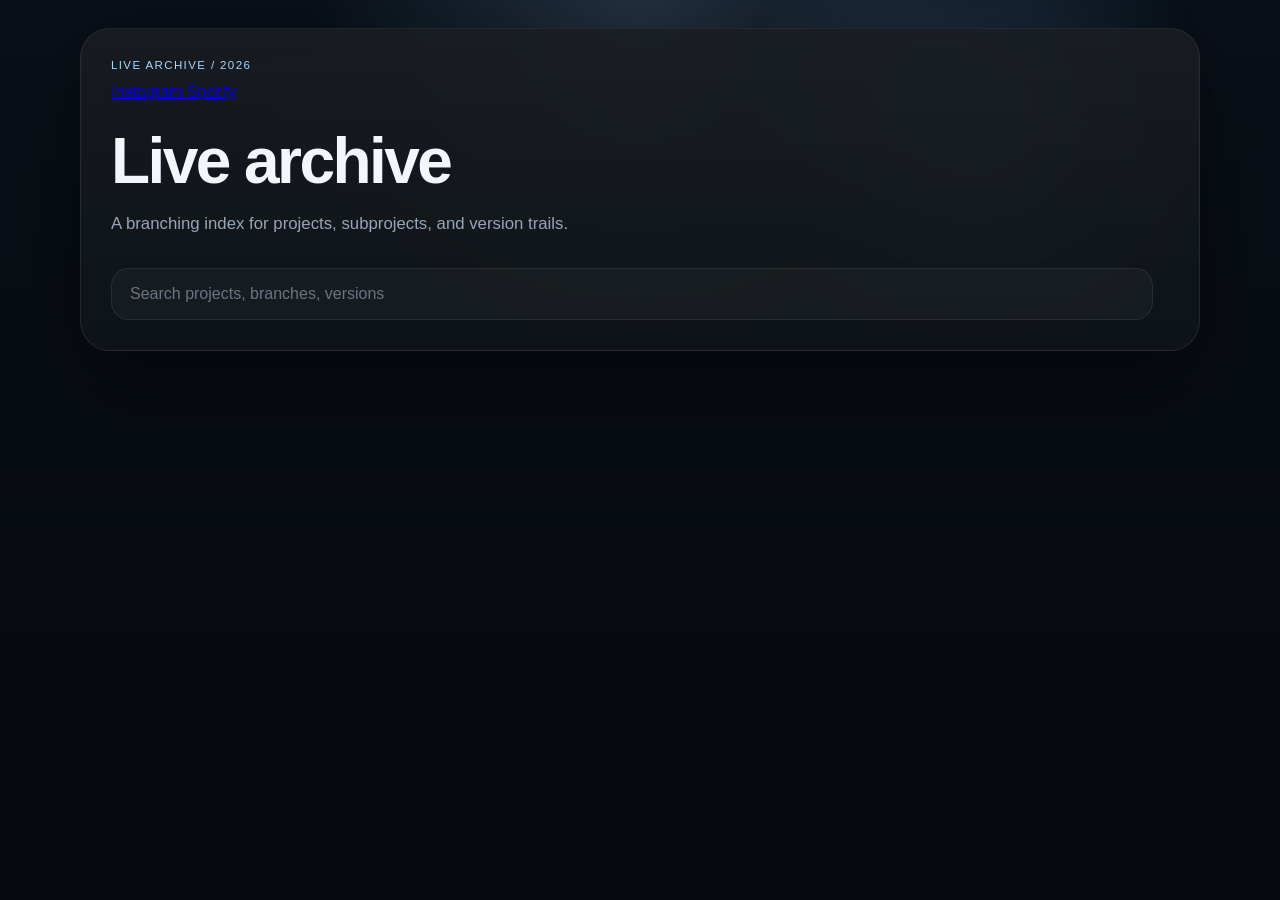
==== commit 56146a40: "Update index.html" ====
--- a/index.html
+++ b/index.html
@@ -10,7 +10,7 @@
     <div id="loading" aria-hidden="true">
       <div class="loading-panel">
         <span class="loading-tag">LIVE ARCHIVE</span>
-        <strong>Initializing project surfaces</strong>
+        <strong>Building branch systems</strong>
       </div>
     </div>
 
@@ -44,7 +44,9 @@
 
         <div class="hero-copy">
           <h1>Live archive</h1>
-          <p class="hero-text">Projects, links, and releases.</p>
+          <p class="hero-text">
+            A branching index for projects, subprojects, and version trails.
+          </p>
         </div>
 
         <div class="hero-tools">
@@ -52,426 +54,17 @@
             <input
               id="search"
               type="search"
-              placeholder="Search archive"
+              placeholder="Search projects, branches, versions"
               autocomplete="off"
             />
           </label>
         </div>
       </header>
 
-      <main id="hub" class="project-stack" aria-label="Project stack">
-        <article
-          class="project-block theme-cyan reveal"
-          style="--delay: 0.08s"
-          data-url="html/project1/index.html"
-          data-search="other electronics repair bench workspace slot"
-        >
-          <div class="project-orb"></div>
-          <div class="project-grid">
-            <div class="project-main">
-              <p class="project-kicker">Workspace / 01</p>
-
-              <div class="project-heading">
-                <span class="project-code">EL</span>
-                <h2 class="project-title">Other electronics</h2>
-              </div>
-
-              <p class="project-copy">
-                A sleek surface for repair logs, utility devices, photos, and
-                reference assets. The stage is ready, and the files can mount when
-                you decide what belongs here.
-              </p>
-
-              <div class="project-tags">
-                <span>Repair archive</span>
-                <span>Bench media</span>
-                <span>Reference assets</span>
-              </div>
-
-              <div class="project-actions">
-                <button type="button" class="project-action" data-open-project>
-                  Open surface
-                </button>
-                <p class="project-note">Repair archive, media, and notes.</p>
-              </div>
-            </div>
-
-            <aside class="project-side">
-              <div class="workspace-card">
-                <div class="workspace-head">
-                  <p class="slot-label">Workspace slots</p>
-                  <span class="workspace-hint">Archive set</span>
-                </div>
-
-                <div class="slot-stack">
-                  <div
-                    class="file-slot"
-                    data-slot-title="Repair log slot"
-                    data-run-url=""
-                    data-download-url=""
-                  >
-                    <button type="button" class="slot-trigger">
-                      <span class="slot-index">Slot / 01</span>
-                      <strong>Repair log slot</strong>
-                      <span>Ready for a linked file</span>
-                    </button>
-
-                    <div class="slot-popup">
-                      <p>Choose action</p>
-                      <div class="slot-popup-actions">
-                        <button type="button" class="slot-popup-btn" data-slot-action="run">
-                          Run on web
-                        </button>
-                        <button
-                          type="button"
-                          class="slot-popup-btn secondary"
-                          data-slot-action="download"
-                        >
-                          Download
-                        </button>
-                      </div>
-                    </div>
-                  </div>
-
-                  <div
-                    class="file-slot"
-                    data-slot-title="Bench media slot"
-                    data-run-url=""
-                    data-download-url=""
-                  >
-                    <button type="button" class="slot-trigger">
-                      <span class="slot-index">Slot / 02</span>
-                      <strong>Bench media slot</strong>
-                      <span>Ready for a linked file</span>
-                    </button>
-
-                    <div class="slot-popup">
-                      <p>Choose action</p>
-                      <div class="slot-popup-actions">
-                        <button type="button" class="slot-popup-btn" data-slot-action="run">
-                          Run on web
-                        </button>
-                        <button
-                          type="button"
-                          class="slot-popup-btn secondary"
-                          data-slot-action="download"
-                        >
-                          Download
-                        </button>
-                      </div>
-                    </div>
-                  </div>
-
-                  <div
-                    class="file-slot"
-                    data-slot-title="Parts pack slot"
-                    data-run-url=""
-                    data-download-url=""
-                  >
-                    <button type="button" class="slot-trigger">
-                      <span class="slot-index">Slot / 03</span>
-                      <strong>Parts pack slot</strong>
-                      <span>Ready for a linked file</span>
-                    </button>
-
-                    <div class="slot-popup">
-                      <p>Choose action</p>
-                      <div class="slot-popup-actions">
-                        <button type="button" class="slot-popup-btn" data-slot-action="run">
-                          Run on web
-                        </button>
-                        <button
-                          type="button"
-                          class="slot-popup-btn secondary"
-                          data-slot-action="download"
-                        >
-                          Download
-                        </button>
-                      </div>
-                    </div>
-                  </div>
-                </div>
-              </div>
-            </aside>
-          </div>
-        </article>
-
-        <article
-          class="project-block theme-pink reveal"
-          style="--delay: 0.14s"
-          data-url="electronics/project1.html"
-          data-search="electronics microcontroller firmware boards workspace slot"
-        >
-          <div class="project-orb"></div>
-          <div class="project-grid">
-            <div class="project-main">
-              <p class="project-kicker">Workspace / 02</p>
-
-              <div class="project-heading">
-                <span class="project-code">MC</span>
-                <h2 class="project-title">Electronics - Microcontroller</h2>
-              </div>
-
-              <p class="project-copy">
-                A sharper, more technical stage for firmware, board layouts, test
-                captures, and the kinds of microcontroller assets that deserve a
-                cleaner reveal.
-              </p>
-
-              <div class="project-tags">
-                <span>Firmware</span>
-                <span>Board files</span>
-                <span>Test captures</span>
-              </div>
-
-              <div class="project-actions">
-                <button type="button" class="project-action" data-open-project>
-                  Open surface
-                </button>
-                <p class="project-note">Firmware, boards, and test captures.</p>
-              </div>
-            </div>
-
-            <aside class="project-side">
-              <div class="workspace-card">
-                <div class="workspace-head">
-                  <p class="slot-label">Workspace slots</p>
-                  <span class="workspace-hint">Archive set</span>
-                </div>
-
-                <div class="slot-stack">
-                  <div
-                    class="file-slot"
-                    data-slot-title="Firmware demo slot"
-                    data-run-url=""
-                    data-download-url=""
-                  >
-                    <button type="button" class="slot-trigger">
-                      <span class="slot-index">Slot / 01</span>
-                      <strong>Firmware demo slot</strong>
-                      <span>Ready for a linked file</span>
-                    </button>
-
-                    <div class="slot-popup">
-                      <p>Choose action</p>
-                      <div class="slot-popup-actions">
-                        <button type="button" class="slot-popup-btn" data-slot-action="run">
-                          Run on web
-                        </button>
-                        <button
-                          type="button"
-                          class="slot-popup-btn secondary"
-                          data-slot-action="download"
-                        >
-                          Download
-                        </button>
-                      </div>
-                    </div>
-                  </div>
-
-                  <div
-                    class="file-slot"
-                    data-slot-title="Schematic slot"
-                    data-run-url=""
-                    data-download-url=""
-                  >
-                    <button type="button" class="slot-trigger">
-                      <span class="slot-index">Slot / 02</span>
-                      <strong>Schematic slot</strong>
-                      <span>Ready for a linked file</span>
-                    </button>
-
-                    <div class="slot-popup">
-                      <p>Choose action</p>
-                      <div class="slot-popup-actions">
-                        <button type="button" class="slot-popup-btn" data-slot-action="run">
-                          Run on web
-                        </button>
-                        <button
-                          type="button"
-                          class="slot-popup-btn secondary"
-                          data-slot-action="download"
-                        >
-                          Download
-                        </button>
-                      </div>
-                    </div>
-                  </div>
-
-                  <div
-                    class="file-slot"
-                    data-slot-title="Tools bundle slot"
-                    data-run-url=""
-                    data-download-url=""
-                  >
-                    <button type="button" class="slot-trigger">
-                      <span class="slot-index">Slot / 03</span>
-                      <strong>Tools bundle slot</strong>
-                      <span>Ready for a linked file</span>
-                    </button>
-
-                    <div class="slot-popup">
-                      <p>Choose action</p>
-                      <div class="slot-popup-actions">
-                        <button type="button" class="slot-popup-btn" data-slot-action="run">
-                          Run on web
-                        </button>
-                        <button
-                          type="button"
-                          class="slot-popup-btn secondary"
-                          data-slot-action="download"
-                        >
-                          Download
-                        </button>
-                      </div>
-                    </div>
-                  </div>
-                </div>
-              </div>
-            </aside>
-          </div>
-        </article>
-
-        <article
-          class="project-block theme-lime reveal"
-          style="--delay: 0.2s"
-          data-url="programming/project1.html"
-          data-search="programming scripts automation demo workspace slot"
-        >
-          <div class="project-orb"></div>
-          <div class="project-grid">
-            <div class="project-main">
-              <p class="project-kicker">Workspace / 03</p>
-
-              <div class="project-heading">
-                <span class="project-code">PR</span>
-                <h2 class="project-title">Programming projects</h2>
-              </div>
-
-              <p class="project-copy">
-                A brighter execution layer for scripts, demos, utilities, and
-                bundles. The structure is built to scale when you start dropping
-                more code into the repo.
-              </p>
-
-              <div class="project-tags">
-                <span>Scripts</span>
-                <span>Demos</span>
-                <span>Release packs</span>
-              </div>
-
-              <div class="project-actions">
-                <button type="button" class="project-action" data-open-project>
-                  Open surface
-                </button>
-                <p class="project-note">Scripts, demos, and release packs.</p>
-              </div>
-            </div>
-
-            <aside class="project-side">
-              <div class="workspace-card">
-                <div class="workspace-head">
-                  <p class="slot-label">Workspace slots</p>
-                  <span class="workspace-hint">Archive set</span>
-                </div>
-
-                <div class="slot-stack">
-                  <div
-                    class="file-slot"
-                    data-slot-title="Live demo slot"
-                    data-run-url=""
-                    data-download-url=""
-                  >
-                    <button type="button" class="slot-trigger">
-                      <span class="slot-index">Slot / 01</span>
-                      <strong>Live demo slot</strong>
-                      <span>Ready for a linked file</span>
-                    </button>
-
-                    <div class="slot-popup">
-                      <p>Choose action</p>
-                      <div class="slot-popup-actions">
-                        <button type="button" class="slot-popup-btn" data-slot-action="run">
-                          Run on web
-                        </button>
-                        <button
-                          type="button"
-                          class="slot-popup-btn secondary"
-                          data-slot-action="download"
-                        >
-                          Download
-                        </button>
-                      </div>
-                    </div>
-                  </div>
-
-                  <div
-                    class="file-slot"
-                    data-slot-title="Source bundle slot"
-                    data-run-url=""
-                    data-download-url=""
-                  >
-                    <button type="button" class="slot-trigger">
-                      <span class="slot-index">Slot / 02</span>
-                      <strong>Source bundle slot</strong>
-                      <span>Ready for a linked file</span>
-                    </button>
-
-                    <div class="slot-popup">
-                      <p>Choose action</p>
-                      <div class="slot-popup-actions">
-                        <button type="button" class="slot-popup-btn" data-slot-action="run">
-                          Run on web
-                        </button>
-                        <button
-                          type="button"
-                          class="slot-popup-btn secondary"
-                          data-slot-action="download"
-                        >
-                          Download
-                        </button>
-                      </div>
-                    </div>
-                  </div>
-
-                  <div
-                    class="file-slot"
-                    data-slot-title="Release pack slot"
-                    data-run-url=""
-                    data-download-url=""
-                  >
-                    <button type="button" class="slot-trigger">
-                      <span class="slot-index">Slot / 03</span>
-                      <strong>Release pack slot</strong>
-                      <span>Ready for a linked file</span>
-                    </button>
-
-                    <div class="slot-popup">
-                      <p>Choose action</p>
-                      <div class="slot-popup-actions">
-                        <button type="button" class="slot-popup-btn" data-slot-action="run">
-                          Run on web
-                        </button>
-                        <button
-                          type="button"
-                          class="slot-popup-btn secondary"
-                          data-slot-action="download"
-                        >
-                          Download
-                        </button>
-                      </div>
-                    </div>
-                  </div>
-                </div>
-              </div>
-            </aside>
-          </div>
-        </article>
-      </main>
+      <main id="hub" class="archive-stack" aria-label="Archive stack"></main>
 
       <p id="empty-state" class="empty-state" hidden>
-        No project matched that search. Try a project title or workspace slot
-        name.
+        Nothing matched that search.
       </p>
     </div>
 
